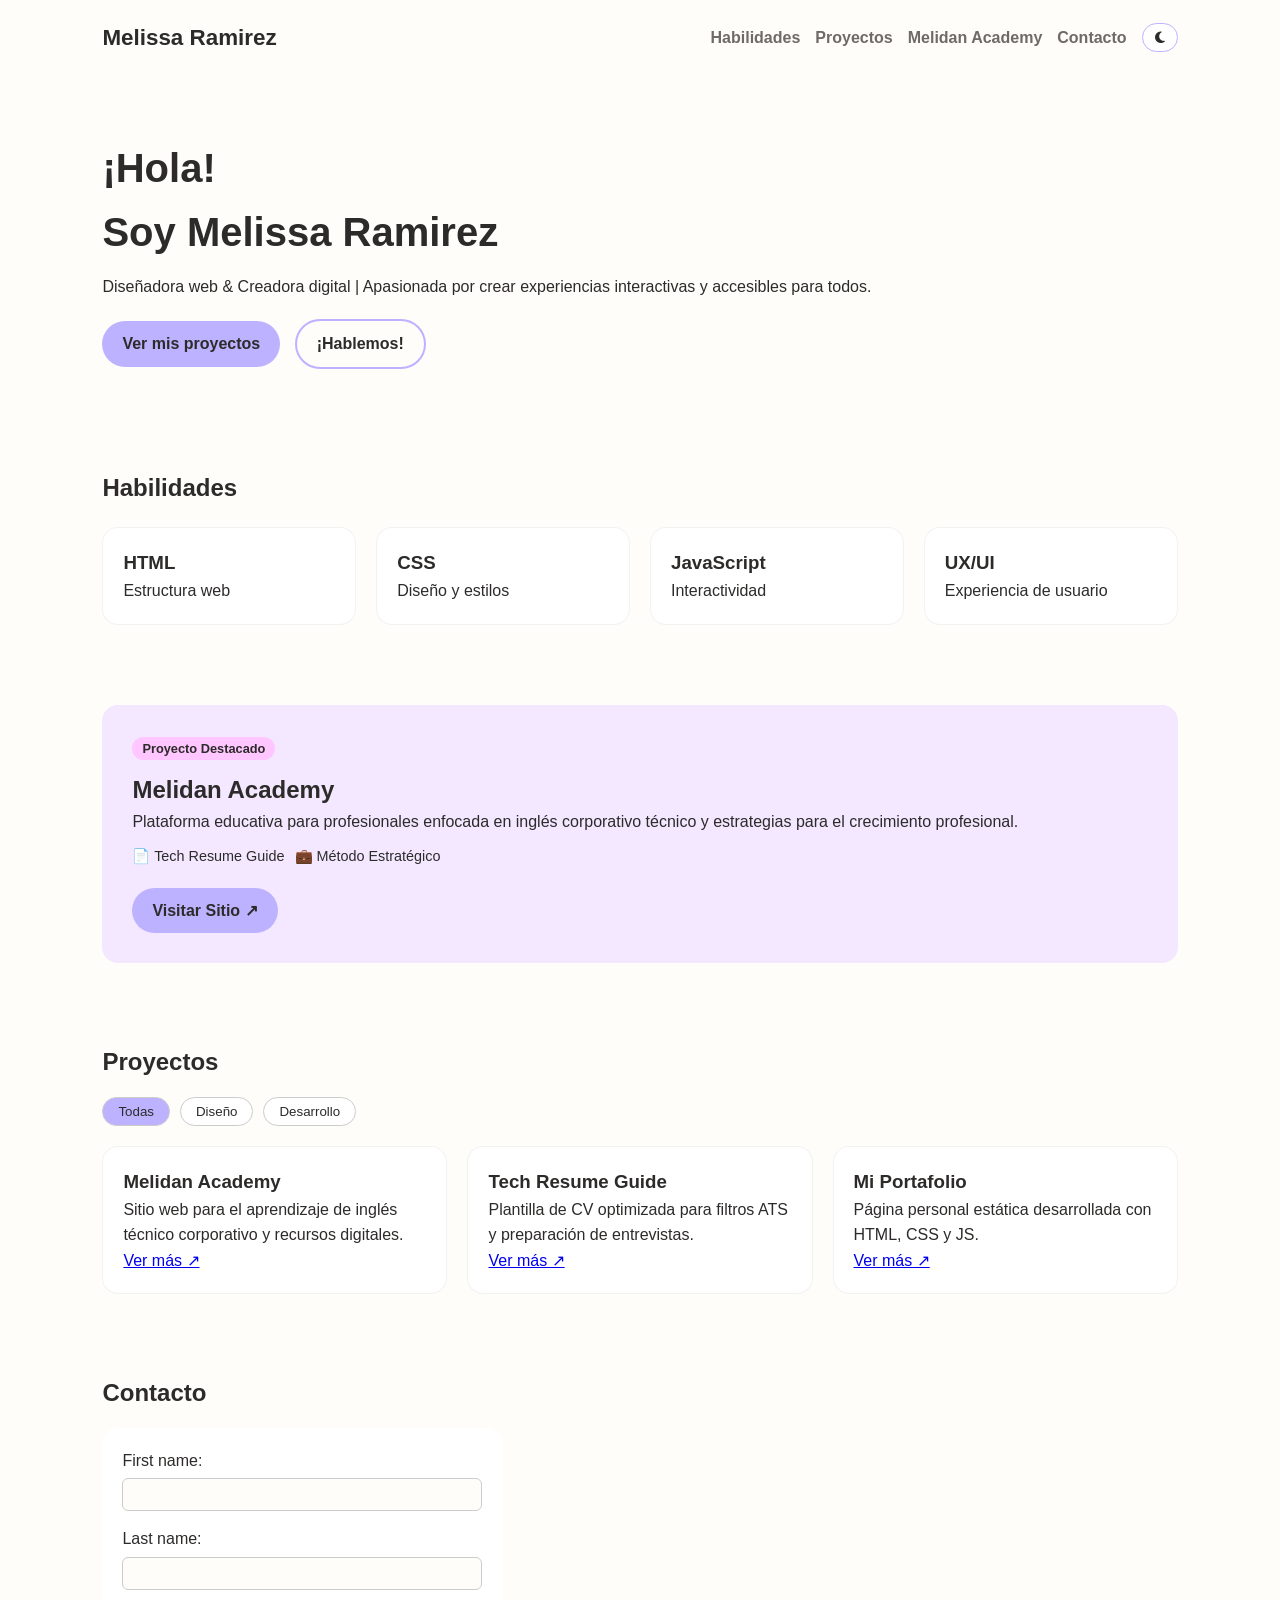
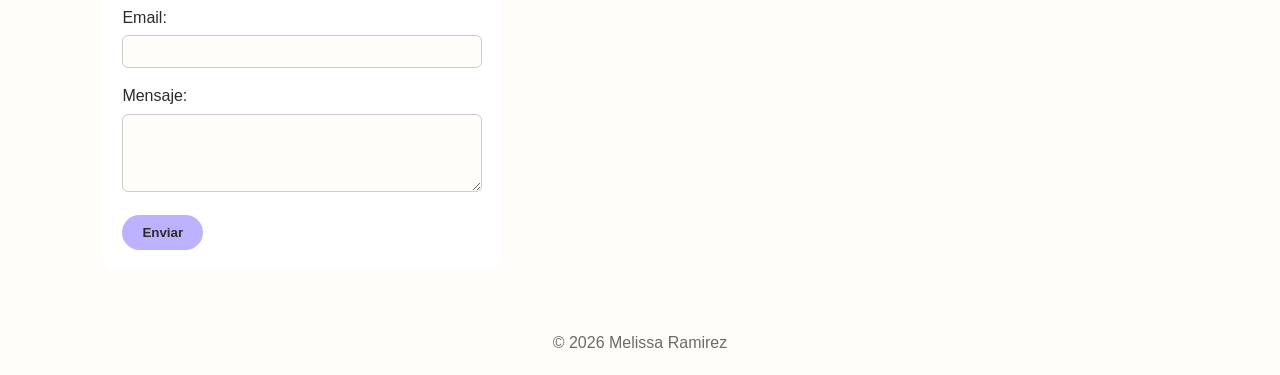
==== index.html @ 46485021 "Update index.html" ====
<!DOCTYPE html>
<html lang="es">
<head>
  <meta charset="UTF-8">
  <meta name="viewport" content="width=device-width, initial-scale=1.0">
  <title>Melissa Ramirez | Portafolio</title>
  <link rel="stylesheet" href="https://cdnjs.cloudflare.com/ajax/libs/font-awesome/6.4.0/css/all.min.css">
  
  <style>
    :root {
      --bg-primary: #FFFDF9;
      --bg-card: #FFFFFF;
      --text-main: #2D2B2A;
      --text-muted: #6E6A67;
      --accent-purple: #BDB2FF;
      --accent-pink: #FFC6FF;
      --radius: 16px;
    }

    [data-theme="dark"] {
      --bg-primary: #1A181B;
      --bg-card: #262329;
      --text-main: #F5F3F7;
      --text-muted: #A8A2AC;
    }

    * {
      box-sizing: border-box;
      margin: 0;
      padding: 0;
      font-family: Arial, sans-serif;
    }

    body {
      background-color: var(--bg-primary);
      color: var(--text-main);
      line-height: 1.6;
    }

    header {
      display: flex;
      justify-content: space-between;
      align-items: center;
      padding: 20px 8%;
      background: var(--bg-primary);
      position: sticky;
      top: 0;
      z-index: 10;
    }

    .logo {
      font-size: 1.4rem;
      font-weight: bold;
      color: var(--text-main);
      text-decoration: none;
    }

    nav {
      display: flex;
      gap: 15px;
      align-items: center;
    }

    nav a {
      text-decoration: none;
      color: var(--text-muted);
      font-weight: bold;
    }

    .theme-toggle {
      background: var(--bg-card);
      border: 1px solid var(--accent-purple);
      padding: 6px 12px;
      border-radius: 20px;
      cursor: pointer;
      color: var(--text-main);
    }

    .hero {
      padding: 60px 8%;
    }

    .hero h1 {
      font-size: 2.5rem;
      margin-bottom: 10px;
    }

    .btn {
      display: inline-block;
      padding: 10px 20px;
      border-radius: 25px;
      text-decoration: none;
      font-weight: bold;
      cursor: pointer;
      border: none;
    }

    .btn-primary {
      background-color: var(--accent-purple);
      color: #2D2B2A;
    }

    .btn-secondary {
      background: transparent;
      border: 2px solid var(--accent-purple);
      color: var(--text-main);
      margin-left: 10px;
    }

    .skills-section, .projects-section, .contact-section {
      padding: 40px 8%;
    }

    .skills-grid, .projects-grid {
      display: grid;
      grid-template-columns: repeat(auto-fit, minmax(200px, 1fr));
      gap: 20px;
      margin-top: 20px;
    }

    .skill-card, .project-card {
      background: var(--bg-card);
      padding: 20px;
      border-radius: var(--radius);
      border: 1px solid rgba(0,0,0,0.05);
    }

    .academy-banner {
      background: #F3E8FF;
      border-radius: var(--radius);
      padding: 30px;
      margin: 40px 8%;
      display: flex;
      justify-content: space-between;
      align-items: center;
      flex-wrap: wrap;
      gap: 20px;
    }

    [data-theme="dark"] .academy-banner {
      background: #2D213D;
    }

    .tag {
      background: var(--accent-pink);
      padding: 4px 10px;
      border-radius: 12px;
      font-size: 0.8rem;
      font-weight: bold;
    }

    .academy-stats {
      display: flex;
      gap: 10px;
      margin-top: 10px;
      font-size: 0.9rem;
    }

    .filter-container {
      display: flex;
      gap: 10px;
      margin: 15px 0;
    }

    .filter-btn {
      background: var(--bg-card);
      border: 1px solid #ccc;
      padding: 6px 15px;
      border-radius: 20px;
      cursor: pointer;
      color: var(--text-main);
    }

    .filter-btn.active {
      background: var(--accent-purple);
    }

    .contact-form {
      max-width: 400px;
      background: var(--bg-card);
      padding: 20px;
      border-radius: var(--radius);
      margin-top: 15px;
    }

    .contact-form input, .contact-form textarea {
      width: 100%;
      padding: 8px;
      margin-top: 5px;
      margin-bottom: 15px;
      border: 1px solid #ccc;
      border-radius: 6px;
      background: var(--bg-primary);
      color: var(--text-main);
    }

    footer {
      text-align: center;
      padding: 20px;
      color: var(--text-muted);
    }
  </style>
</head>
<body>

  <header>
    <a href="#" class="logo">Melissa Ramirez</a>
    <nav>
      <a href="#habilidades">Habilidades</a>
      <a href="#proyectos">Proyectos</a>
      <a href="#academy">Melidan Academy</a>
      <a href="#contacto">Contacto</a>
      <button class="theme-toggle" id="themeToggle">
        <i class="fa-solid fa-moon"></i>
      </button>
    </nav>
  </header>

  <section class="hero">
    <div class="hero-text">
      <h1>¡Hola!<br>Soy <span id="typewriter"></span></h1>
      <p>Diseñadora web & Creadora digital | Apasionada por crear experiencias interactivas y accesibles para todos.</p>
      <div style="margin-top: 20px;">
        <a href="#proyectos" class="btn btn-primary">Ver mis proyectos</a>
        <a href="#contacto" class="btn btn-secondary">¡Hablemos!</a>
      </div>
    </div>
  </section>

  <section id="habilidades" class="skills-section">
    <h2>Habilidades</h2>
    <div class="skills-grid">
      <div class="skill-card">
        <h3>HTML</h3>
        <p>Estructura web</p>
      </div>
      <div class="skill-card">
        <h3>CSS</h3>
        <p>Diseño y estilos</p>
      </div>
      <div class="skill-card">
        <h3>JavaScript</h3>
        <p>Interactividad</p>
      </div>
      <div class="skill-card">
        <h3>UX/UI</h3>
        <p>Experiencia de usuario</p>
      </div>
    </div>
  </section>

  <section id="academy" class="academy-banner">
    <div>
      <span class="tag">Proyecto Destacado</span>
      <h2 style="margin-top: 10px;">Melidan Academy</h2>
      <p>Plataforma educativa para profesionales enfocada en inglés corporativo técnico y estrategias para el crecimiento profesional.</p>
      <div class="academy-stats">
        <span>📄 Tech Resume Guide</span>
        <span>💼 Método Estratégico</span>
      </div>
    </div>
    <a href="https://melissara99.github.io/melidanacademy/" target="_blank" class="btn btn-primary">Visitar Sitio ↗</a>
  </section>

  <section id="proyectos" class="projects-section">
    <h2>Proyectos</h2>
    <div class="filter-container">
      <button class="filter-btn active" onclick="filterProjects(event, 'all')">Todas</button>
      <button class="filter-btn" onclick="filterProjects(event, 'web')">Diseño</button>
      <button class="filter-btn" onclick="filterProjects(event, 'education')">Desarrollo</button>
    </div>

    <div class="projects-grid">
      <div class="project-card" data-category="education web">
        <h3>Melidan Academy</h3>
        <p>Sitio web para el aprendizaje de inglés técnico corporativo y recursos digitales.</p>
        <a href="https://melissara99.github.io/melidanacademy/" target="_blank">Ver más ↗</a>
      </div>

      <div class="project-card" data-category="web">
        <h3>Tech Resume Guide</h3>
        <p>Plantilla de CV optimizada para filtros ATS y preparación de entrevistas.</p>
        <a href="https://melissara99.github.io/melidanacademy/tienda.html" target="_blank">Ver más ↗</a>
      </div>

      <div class="project-card" data-category="web">
        <h3>Mi Portafolio</h3>
        <p>Página personal estática desarrollada con HTML, CSS y JS.</p>
        <a href="#">Ver más ↗</a>
      </div>
    </div>
  </section>

  <section id="contacto" class="contact-section">
    <h2>Contacto</h2>
    <form class="contact-form" action="#" method="post">
      <label for="fname">First name:</label><br>
      <input type="text" id="fname" name="fname"><br>

      <label for="lname">Last name:</label><br>
      <input type="text" id="lname" name="lname"><br>

      <label for="email">Email:</label><br>
      <input type="email" id="email" name="email"><br>

      <label for="message">Mensaje:</label><br>
      <textarea id="message" name="message" rows="4"></textarea><br>

      <button type="submit" class="btn btn-primary">Enviar</button>
    </form>
  </section>

  <footer>
    <p>© 2026 Melissa Ramirez</p>
  </footer>

  <script>
    const words = ["Melissa Ramirez", "Diseñadora Web", "Creadora Digital"];
    let wordIndex = 0;
    let charIndex = 0;
    let isDeleting = false;

    function typeEffect() {
      const currentWord = words[wordIndex];
      const typewriterElement = document.getElementById("typewriter");

      if (isDeleting) {
        typewriterElement.textContent = currentWord.substring(0, charIndex - 1);
        charIndex--;
      } else {
        typewriterElement.textContent = currentWord.substring(0, charIndex + 1);
        charIndex++;
      }

      if (!isDeleting && charIndex === currentWord.length) {
        isDeleting = true;
        setTimeout(typeEffect, 1500);
      } else if (isDeleting && charIndex === 0) {
        isDeleting = false;
        wordIndex = (wordIndex + 1) % words.length;
        setTimeout(typeEffect, 500);
      } else {
        setTimeout(typeEffect, isDeleting ? 50 : 100);
      }
    }

    typeEffect();

    const themeToggle = document.getElementById("themeToggle");
    themeToggle.addEventListener("click", () => {
      const currentTheme = document.body.getAttribute("data-theme");
      if (currentTheme === "dark") {
        document.body.removeAttribute("data-theme");
      } else {
        document.body.setAttribute("data-theme", "dark");
      }
    });

    function filterProjects(e, category) {
      const cards = document.querySelectorAll(".project-card");
      const buttons = document.querySelectorAll(".filter-btn");

      buttons.forEach(btn => btn.classList.remove("active"));
      e.target.classList.add("active");

      cards.forEach(card => {
        if (category === "all" || card.getAttribute("data-category").includes(category)) {
          card.style.display = "block";
        } else {
          card.style.display = "none";
        }
      });
    }
  </script>
</body>
</html>
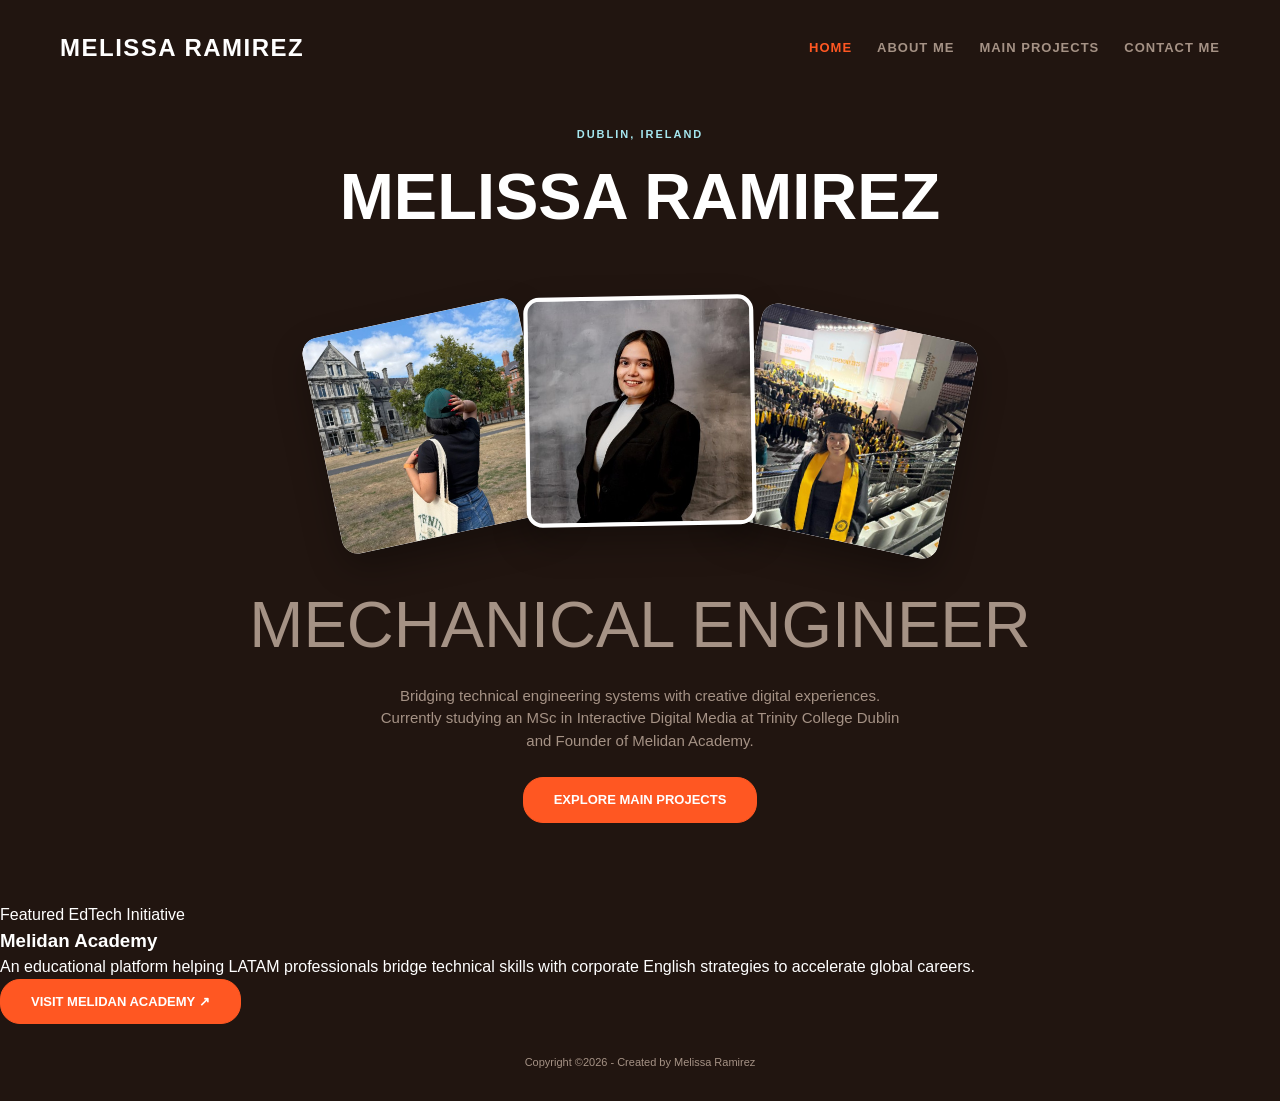
==== commit 0816bf96: "Update index.html" ====
--- a/index.html
+++ b/index.html
@@ -1,376 +1,57 @@
 <!DOCTYPE html>
-<html lang="es">
+<html lang="en">
 <head>
-  <meta charset="UTF-8">
-  <meta name="viewport" content="width=device-width, initial-scale=1.0">
-  <title>Melissa Ramirez | Portafolio</title>
-  <link rel="stylesheet" href="https://cdnjs.cloudflare.com/ajax/libs/font-awesome/6.4.0/css/all.min.css">
-  
-  <style>
-    :root {
-      --bg-primary: #FFFDF9;
-      --bg-card: #FFFFFF;
-      --text-main: #2D2B2A;
-      --text-muted: #6E6A67;
-      --accent-purple: #BDB2FF;
-      --accent-pink: #FFC6FF;
-      --radius: 16px;
-    }
-
-    [data-theme="dark"] {
-      --bg-primary: #1A181B;
-      --bg-card: #262329;
-      --text-main: #F5F3F7;
-      --text-muted: #A8A2AC;
-    }
-
-    * {
-      box-sizing: border-box;
-      margin: 0;
-      padding: 0;
-      font-family: Arial, sans-serif;
-    }
-
-    body {
-      background-color: var(--bg-primary);
-      color: var(--text-main);
-      line-height: 1.6;
-    }
-
-    header {
-      display: flex;
-      justify-content: space-between;
-      align-items: center;
-      padding: 20px 8%;
-      background: var(--bg-primary);
-      position: sticky;
-      top: 0;
-      z-index: 10;
-    }
-
-    .logo {
-      font-size: 1.4rem;
-      font-weight: bold;
-      color: var(--text-main);
-      text-decoration: none;
-    }
-
-    nav {
-      display: flex;
-      gap: 15px;
-      align-items: center;
-    }
-
-    nav a {
-      text-decoration: none;
-      color: var(--text-muted);
-      font-weight: bold;
-    }
-
-    .theme-toggle {
-      background: var(--bg-card);
-      border: 1px solid var(--accent-purple);
-      padding: 6px 12px;
-      border-radius: 20px;
-      cursor: pointer;
-      color: var(--text-main);
-    }
-
-    .hero {
-      padding: 60px 8%;
-    }
-
-    .hero h1 {
-      font-size: 2.5rem;
-      margin-bottom: 10px;
-    }
-
-    .btn {
-      display: inline-block;
-      padding: 10px 20px;
-      border-radius: 25px;
-      text-decoration: none;
-      font-weight: bold;
-      cursor: pointer;
-      border: none;
-    }
-
-    .btn-primary {
-      background-color: var(--accent-purple);
-      color: #2D2B2A;
-    }
-
-    .btn-secondary {
-      background: transparent;
-      border: 2px solid var(--accent-purple);
-      color: var(--text-main);
-      margin-left: 10px;
-    }
-
-    .skills-section, .projects-section, .contact-section {
-      padding: 40px 8%;
-    }
-
-    .skills-grid, .projects-grid {
-      display: grid;
-      grid-template-columns: repeat(auto-fit, minmax(200px, 1fr));
-      gap: 20px;
-      margin-top: 20px;
-    }
-
-    .skill-card, .project-card {
-      background: var(--bg-card);
-      padding: 20px;
-      border-radius: var(--radius);
-      border: 1px solid rgba(0,0,0,0.05);
-    }
-
-    .academy-banner {
-      background: #F3E8FF;
-      border-radius: var(--radius);
-      padding: 30px;
-      margin: 40px 8%;
-      display: flex;
-      justify-content: space-between;
-      align-items: center;
-      flex-wrap: wrap;
-      gap: 20px;
-    }
-
-    [data-theme="dark"] .academy-banner {
-      background: #2D213D;
-    }
-
-    .tag {
-      background: var(--accent-pink);
-      padding: 4px 10px;
-      border-radius: 12px;
-      font-size: 0.8rem;
-      font-weight: bold;
-    }
-
-    .academy-stats {
-      display: flex;
-      gap: 10px;
-      margin-top: 10px;
-      font-size: 0.9rem;
-    }
-
-    .filter-container {
-      display: flex;
-      gap: 10px;
-      margin: 15px 0;
-    }
-
-    .filter-btn {
-      background: var(--bg-card);
-      border: 1px solid #ccc;
-      padding: 6px 15px;
-      border-radius: 20px;
-      cursor: pointer;
-      color: var(--text-main);
-    }
-
-    .filter-btn.active {
-      background: var(--accent-purple);
-    }
-
-    .contact-form {
-      max-width: 400px;
-      background: var(--bg-card);
-      padding: 20px;
-      border-radius: var(--radius);
-      margin-top: 15px;
-    }
-
-    .contact-form input, .contact-form textarea {
-      width: 100%;
-      padding: 8px;
-      margin-top: 5px;
-      margin-bottom: 15px;
-      border: 1px solid #ccc;
-      border-radius: 6px;
-      background: var(--bg-primary);
-      color: var(--text-main);
-    }
-
-    footer {
-      text-align: center;
-      padding: 20px;
-      color: var(--text-muted);
-    }
-  </style>
+    <meta charset="UTF-8">
+    <meta name="viewport" content="width=device-width, initial-scale=1.0">
+    <title>Melissa Ramirez | Home</title>
+    <link rel="stylesheet" href="css/style.css">
 </head>
 <body>
+    <header>
+        <div class="logo">
+            <h1>Melissa Ramirez</h1>
+        </div>
+        <nav class="menu">
+            <a href="index.html" class="active">Home</a>
+            <a href="about.html">About me</a>
+            <a href="projects.html">Main Projects</a>
+            <a href="contact.html">Contact me</a>
+        </nav>
+    </header>
 
-  <header>
-    <a href="#" class="logo">Melissa Ramirez</a>
-    <nav>
-      <a href="#habilidades">Habilidades</a>
-      <a href="#proyectos">Proyectos</a>
-      <a href="#academy">Melidan Academy</a>
-      <a href="#contacto">Contacto</a>
-      <button class="theme-toggle" id="themeToggle">
-        <i class="fa-solid fa-moon"></i>
-      </button>
-    </nav>
-  </header>
+    <main>
+        <section class="graphic-hero">
+            <span class="location-tag">DUBLIN, IRELAND</span>
+            <h2 class="giant-title top-title">Melissa Ramirez</h2>
+            <div class="image-stack-container">
+                <div class="stacked-card card-left">
+                    <img src="images/img2.jpg" alt="MSc Interactive Digital Media at Trinity College Dublin">
+                </div>
+                <div class="stacked-card card-center">
+                    <img src="images/img1.jpg" alt="Melissa Ramirez Portrait">
+                </div>
+                <div class="stacked-card card-right">
+                    <img src="images/img5.jpg" alt="International Master Graduation in Digital Marketing">
+                </div>
+            </div>
+            <p class="giant-title bottom-title">MECHANICAL ENGINEER</p>
+            <div class="hero-intro-text">
+                <p>Bridging technical engineering systems with creative digital experiences. Currently studying an MSc in Interactive Digital Media at Trinity College Dublin and Founder of Melidan Academy.</p>
+                <a href="projects.html" class="graphic-btn">Explore Main Projects</a>
+            </div>
+        </section>
 
-  <section class="hero">
-    <div class="hero-text">
-      <h1>¡Hola!<br>Soy <span id="typewriter"></span></h1>
-      <p>Diseñadora web & Creadora digital | Apasionada por crear experiencias interactivas y accesibles para todos.</p>
-      <div style="margin-top: 20px;">
-        <a href="#proyectos" class="btn btn-primary">Ver mis proyectos</a>
-        <a href="#contacto" class="btn btn-secondary">¡Hablemos!</a>
-      </div>
-    </div>
-  </section>
+        <section class="academy-hero-card">
+            <span>Featured EdTech Initiative</span>
+            <h3>Melidan Academy</h3>
+            <p>An educational platform helping LATAM professionals bridge technical skills with corporate English strategies to accelerate global careers.</p>
+            <a href="https://melissara99.github.io/melidanacademy/" target="_blank" class="graphic-btn">Visit Melidan Academy ↗</a>
+        </section>
+    </main>
 
-  <section id="habilidades" class="skills-section">
-    <h2>Habilidades</h2>
-    <div class="skills-grid">
-      <div class="skill-card">
-        <h3>HTML</h3>
-        <p>Estructura web</p>
-      </div>
-      <div class="skill-card">
-        <h3>CSS</h3>
-        <p>Diseño y estilos</p>
-      </div>
-      <div class="skill-card">
-        <h3>JavaScript</h3>
-        <p>Interactividad</p>
-      </div>
-      <div class="skill-card">
-        <h3>UX/UI</h3>
-        <p>Experiencia de usuario</p>
-      </div>
-    </div>
-  </section>
-
-  <section id="academy" class="academy-banner">
-    <div>
-      <span class="tag">Proyecto Destacado</span>
-      <h2 style="margin-top: 10px;">Melidan Academy</h2>
-      <p>Plataforma educativa para profesionales enfocada en inglés corporativo técnico y estrategias para el crecimiento profesional.</p>
-      <div class="academy-stats">
-        <span>📄 Tech Resume Guide</span>
-        <span>💼 Método Estratégico</span>
-      </div>
-    </div>
-    <a href="https://melissara99.github.io/melidanacademy/" target="_blank" class="btn btn-primary">Visitar Sitio ↗</a>
-  </section>
-
-  <section id="proyectos" class="projects-section">
-    <h2>Proyectos</h2>
-    <div class="filter-container">
-      <button class="filter-btn active" onclick="filterProjects(event, 'all')">Todas</button>
-      <button class="filter-btn" onclick="filterProjects(event, 'web')">Diseño</button>
-      <button class="filter-btn" onclick="filterProjects(event, 'education')">Desarrollo</button>
-    </div>
-
-    <div class="projects-grid">
-      <div class="project-card" data-category="education web">
-        <h3>Melidan Academy</h3>
-        <p>Sitio web para el aprendizaje de inglés técnico corporativo y recursos digitales.</p>
-        <a href="https://melissara99.github.io/melidanacademy/" target="_blank">Ver más ↗</a>
-      </div>
-
-      <div class="project-card" data-category="web">
-        <h3>Tech Resume Guide</h3>
-        <p>Plantilla de CV optimizada para filtros ATS y preparación de entrevistas.</p>
-        <a href="https://melissara99.github.io/melidanacademy/tienda.html" target="_blank">Ver más ↗</a>
-      </div>
-
-      <div class="project-card" data-category="web">
-        <h3>Mi Portafolio</h3>
-        <p>Página personal estática desarrollada con HTML, CSS y JS.</p>
-        <a href="#">Ver más ↗</a>
-      </div>
-    </div>
-  </section>
-
-  <section id="contacto" class="contact-section">
-    <h2>Contacto</h2>
-    <form class="contact-form" action="#" method="post">
-      <label for="fname">First name:</label><br>
-      <input type="text" id="fname" name="fname"><br>
-
-      <label for="lname">Last name:</label><br>
-      <input type="text" id="lname" name="lname"><br>
-
-      <label for="email">Email:</label><br>
-      <input type="email" id="email" name="email"><br>
-
-      <label for="message">Mensaje:</label><br>
-      <textarea id="message" name="message" rows="4"></textarea><br>
-
-      <button type="submit" class="btn btn-primary">Enviar</button>
-    </form>
-  </section>
-
-  <footer>
-    <p>© 2026 Melissa Ramirez</p>
-  </footer>
-
-  <script>
-    const words = ["Melissa Ramirez", "Diseñadora Web", "Creadora Digital"];
-    let wordIndex = 0;
-    let charIndex = 0;
-    let isDeleting = false;
-
-    function typeEffect() {
-      const currentWord = words[wordIndex];
-      const typewriterElement = document.getElementById("typewriter");
-
-      if (isDeleting) {
-        typewriterElement.textContent = currentWord.substring(0, charIndex - 1);
-        charIndex--;
-      } else {
-        typewriterElement.textContent = currentWord.substring(0, charIndex + 1);
-        charIndex++;
-      }
-
-      if (!isDeleting && charIndex === currentWord.length) {
-        isDeleting = true;
-        setTimeout(typeEffect, 1500);
-      } else if (isDeleting && charIndex === 0) {
-        isDeleting = false;
-        wordIndex = (wordIndex + 1) % words.length;
-        setTimeout(typeEffect, 500);
-      } else {
-        setTimeout(typeEffect, isDeleting ? 50 : 100);
-      }
-    }
-
-    typeEffect();
-
-    const themeToggle = document.getElementById("themeToggle");
-    themeToggle.addEventListener("click", () => {
-      const currentTheme = document.body.getAttribute("data-theme");
-      if (currentTheme === "dark") {
-        document.body.removeAttribute("data-theme");
-      } else {
-        document.body.setAttribute("data-theme", "dark");
-      }
-    });
-
-    function filterProjects(e, category) {
-      const cards = document.querySelectorAll(".project-card");
-      const buttons = document.querySelectorAll(".filter-btn");
-
-      buttons.forEach(btn => btn.classList.remove("active"));
-      e.target.classList.add("active");
-
-      cards.forEach(card => {
-        if (category === "all" || card.getAttribute("data-category").includes(category)) {
-          card.style.display = "block";
-        } else {
-          card.style.display = "none";
-        }
-      });
-    }
-  </script>
+    <footer>
+        <p>Copyright &copy;2026 - Created by Melissa Ramirez</p>
+    </footer>
+    <script src="js/script.js"></script>
 </body>
 </html>
--- a/css/style.css
+++ b/css/style.css
@@ -0,0 +1,464 @@
+:root {
+    --bg-dark: #211510;
+    --bg-canvas: #f7f4eb;
+    --primary-orange: #FF5722;
+    --primary-orange-hover: #e04613;
+    --text-light: #ffffff;
+    --text-muted: #a59285;
+    --text-dark: #1b2d36;
+    --accent-teal: #1792A4;
+}
+
+* {
+    margin: 0;
+    padding: 0;
+    box-sizing: border-box;
+}
+
+body {
+    background-color: var(--bg-dark);
+    font-family: 'Arial', sans-serif;
+    color: var(--text-light);
+    min-height: 100vh;
+    display: flex;
+    flex-direction: column;
+    justify-content: space-between;
+    line-height: 1.5;
+}
+
+img {
+    max-width: 100%;
+    display: block;
+}
+
+header {
+    display: flex;
+    justify-content: space-between;
+    align-items: center;
+    padding: 30px 60px;
+    width: 100%;
+}
+
+header .logo h1 {
+    font-size: 24px;
+    letter-spacing: 1.5px;
+    text-transform: uppercase;
+}
+
+header .menu {
+    display: flex;
+    gap: 25px;
+}
+
+header .menu a {
+    color: var(--text-muted);
+    text-decoration: none;
+    font-weight: bold;
+    font-size: 13px;
+    text-transform: uppercase;
+    letter-spacing: 1px;
+}
+
+header .menu a:hover, header .menu a.active {
+    color: var(--primary-orange);
+}
+
+.desktop-menu-bar {
+    display: flex;
+    justify-content: center;
+    gap: 35px;
+    padding: 5px 0 25px;
+    font-size: 11px;
+    text-transform: uppercase;
+    letter-spacing: 2px;
+    color: var(--text-muted);
+}
+
+.graphic-hero, .gallery-layout-container, .contact-main-container {
+    max-width: 1200px;
+    margin: 20px auto 80px;
+    padding: 0 5%;
+}
+
+.graphic-hero {
+    margin-top: 30px;
+    text-align: center;
+}
+
+.location-tag {
+    display: block;
+    font-size: 11px;
+    font-weight: bold;
+    letter-spacing: 2px;
+    color: #a5e6ef;
+    margin-bottom: 25px;
+}
+
+.giant-title {
+    font-size: 65px;
+    text-transform: uppercase;
+    line-height: 0.9;
+}
+
+.bottom-title {
+    color: var(--text-muted);
+    margin-top: 10px;
+}
+
+.image-stack-container {
+    position: relative;
+    width: 100%;
+    max-width: 800px;
+    height: 340px; 
+    margin: 15px auto; 
+    display: flex;
+    justify-content: center;
+    align-items: center;
+    z-index: 2;
+}
+
+.stacked-card {
+    position: absolute;
+    width: 220px;
+    height: 220px;
+    background-color: var(--text-light);
+    border-radius: 16px;
+    overflow: hidden;
+    box-shadow: 0 15px 35px rgba(0, 0, 0, 0.3);
+}
+
+.stacked-card img, .card-image-box img, .contact-photo {
+    width: 100%;
+    height: 100%;
+    object-fit: cover;
+}
+
+.card-left { transform: translateX(-210px) translateY(15px) rotate(-12deg); z-index: 1; }
+.card-right { transform: translateX(210px) translateY(20px) rotate(12deg); z-index: 1; }
+.card-center { transform: translateX(0) rotate(-1deg); z-index: 3; width: 230px; height: 230px; border: 4px solid var(--text-light); }
+
+.image-stack-container:hover .card-left { transform: translateX(-270px) translateY(5px) rotate(-18deg); }
+.image-stack-container:hover .card-right { transform: translateX(270px) translateY(10px) rotate(18deg); }
+.image-stack-container:hover .card-center { transform: scale(1.05) rotate(0deg); }
+
+.hero-intro-text {
+    max-width: 540px;
+    margin: 30px auto 0;
+    text-align: center;
+}
+
+.hero-intro-text p, .gallery-header p {
+    font-size: 15px;
+    color: var(--text-muted);
+    margin-bottom: 25px;
+}
+
+.graphic-btn, .send-btn {
+    display: inline-block;
+    background-color: var(--primary-orange);
+    color: var(--text-light);
+    text-decoration: none;
+    font-size: 13px;
+    font-weight: bold;
+    text-transform: uppercase;
+    padding: 12px 30px;
+    border-radius: 20px;
+    border: 1px solid var(--primary-orange);
+    cursor: pointer;
+}
+
+.graphic-btn:hover, .send-btn:hover {
+    background-color: var(--primary-orange-hover);
+}
+
+.gallery-header {
+    text-align: center;
+    margin-bottom: 50px;
+}
+
+.gallery-header h2 {
+    font-size: 45px;
+    text-transform: uppercase;
+    color: var(--accent-teal); 
+}
+
+.editorial-about-grid {
+    display: grid;
+    grid-template-columns: repeat(3, 1fr); 
+    gap: 30px; 
+}
+
+.about-grid-card {
+    display: flex;
+    flex-direction: column;
+}
+
+.card-image-box {
+    width: 100%;
+    height: 230px; 
+    overflow: hidden;
+    border-radius: 8px;
+    background-color: #3d2a21; 
+}
+
+.about-grid-card:hover .card-image-box img { transform: scale(1.05); }
+
+.card-text-content { padding: 15px 0; }
+
+.card-text-content h3 {
+    font-size: 15px;
+    font-weight: bold;
+    text-transform: uppercase;
+    color: #faf9f6; 
+    border-bottom: 1px solid #3d2a21;
+    padding-bottom: 8px;
+    margin-bottom: 10px;
+}
+
+.card-text-content p, .card-text-content ul {
+    font-size: 13px;
+    color: var(--text-muted); 
+}
+
+.card-text-content ul { padding-left: 18px; }
+
+.desktop-canvas {
+    position: relative;
+    width: calc(100vw - 120px);
+    max-width: 1400px;
+    height: 72vh;
+    min-height: 520px;
+    margin: 0 auto;
+    background-color: var(--bg-canvas); 
+    border-radius: 32px;
+    overflow: hidden;
+}
+
+.desktop-center-title {
+    position: absolute;
+    top: 50%;
+    left: 54%;
+    transform: translate(-50%, -50%);
+    text-align: center;
+}
+
+.desktop-center-title .script-title {
+    font-style: italic;
+    font-family: Georgia, serif;
+    color: #e0532b; 
+    font-size: 32px;
+    display: block;
+}
+
+.desktop-center-title .bold-title {
+    font-size: 80px;
+    text-transform: uppercase;
+    color: var(--text-dark); 
+}
+
+.desktop-center-title .year-title {
+    color: #8c969a;
+    font-size: 14px;
+    display: block;
+}
+
+.desktop-item {
+    position: absolute;
+    display: flex;
+    flex-direction: column;
+    align-items: center;
+    cursor: pointer;
+    z-index: 10;
+    padding: 10px;
+}
+
+.desktop-item .folder-icon { font-size: 42px; }
+
+.desktop-item .item-name {
+    font-size: 11px;
+    font-weight: bold;
+    color: var(--text-dark);
+    text-transform: uppercase;
+}
+
+.desktop-item:hover { transform: scale(1.08); z-index: 100; }
+
+.pos-1 { top: 12%; left: 24%; transform: rotate(-3deg); }
+.pos-2 { top: 12%; right: 14%; transform: rotate(4deg); }
+.pos-3 { top: 46%; left: 21%; transform: rotate(3deg); }
+.pos-4 { top: 46%; right: 11%; transform: rotate(-4deg); }
+.pos-5 { bottom: 10%; left: 28%; transform: rotate(-2deg); }
+.pos-6 { bottom: 10%; right: 18%; transform: rotate(5deg); }
+.pos-7 { top: 8%; left: 54%; transform: rotate(2deg); }
+
+.desktop-tooltip {
+    display: none;
+    position: absolute;
+    width: 280px;
+    background: var(--text-light);
+    color: #333333;
+    padding: 18px;
+    border-radius: 20px;
+    border: 1px solid #e9edf2;
+    z-index: 999;
+}
+
+.desktop-item:hover .desktop-tooltip { display: block; }
+
+.desktop-tooltip h4 { color: #e0532b; font-size: 15px; }
+
+.desktop-tooltip .tooltip-date { 
+    font-size: 11px; 
+    color: #718096; 
+    font-weight: bold; 
+    text-transform: uppercase; 
+}
+
+.desktop-tooltip p { font-size: 12.5px; color: #4a5568; }
+
+.pos-1 .desktop-tooltip, .pos-3 .desktop-tooltip, .pos-5 .desktop-tooltip { left: 115%; top: -10px; }
+.pos-2 .desktop-tooltip, .pos-4 .desktop-tooltip, .pos-6 .desktop-tooltip, .pos-7 .desktop-tooltip { right: 115%; top: -10px; }
+
+.desktop-sidebar-dock {
+    position: absolute;
+    left: 20px;
+    top: 50%;
+    transform: translateY(-50%);
+    padding: 18px 12px;
+    background: rgba(255, 255, 255, 0.8);
+    border-radius: 20px;
+}
+
+.dock-list { 
+    list-style: none; 
+    display: flex; 
+    flex-direction: column; 
+    gap: 14px; 
+}
+
+.dock-icon {
+    font-size: 24px;
+    width: 32px;
+    height: 32px;
+    display: flex;
+    justify-content: center;
+    align-items: center;
+    cursor: pointer;
+    position: relative;
+}
+
+.dock-icon:hover { transform: scale(1.2); }
+
+.dock-label {
+    display: none;
+    position: absolute;
+    left: 42px;
+    top: 50%;
+    transform: translateY(-50%);
+    background-color: var(--text-dark);
+    color: var(--text-light);
+    font-size: 11px;
+    font-weight: bold;
+    padding: 6px 12px;
+    border-radius: 20px;
+    white-space: nowrap;
+}
+
+.dock-icon:hover .dock-label { display: flex; }
+
+.contact-container-grid {
+    display: grid;
+    grid-template-columns: 280px 1fr; 
+    gap: 50px; 
+    margin-top: 30px;
+}
+
+.contact-photo {
+    max-width: 240px; 
+    height: 300px; 
+    border-radius: 16px;
+    margin-bottom: 20px;
+}
+
+.direct-contact-box {
+    background: rgba(255, 255, 255, 0.05);
+    padding: 20px;
+    border-radius: 16px;
+}
+
+.direct-contact-box h3 {
+    font-size: 11px;
+    text-transform: uppercase;
+    color: var(--primary-orange); 
+}
+
+.contact-row-link {
+    display: flex;
+    align-items: center;
+    gap: 10px;
+    color: var(--text-light);
+    text-decoration: none;
+    font-size: 13px;
+}
+
+.contact-form { display: flex; flex-direction: column; gap: 25px; }
+
+.contact-form .form-group { display: flex; flex-direction: column; gap: 8px; }
+
+.contact-form label { font-size: 11px; font-weight: bold; color: var(--text-muted); }
+
+.contact-form input, .contact-form textarea {
+    width: 100%;
+    background: transparent;
+    border: none;
+    border-bottom: 1px solid var(--text-muted);
+    padding: 10px 0;
+    font-family: inherit;
+    font-size: 14px;
+    color: var(--text-light);
+    outline: none;
+}
+
+.contact-form textarea { height: 100px; resize: none; }
+
+footer {
+    text-align: center;
+    padding: 30px 0;
+    font-size: 11px;
+    color: var(--text-muted);
+}
+
+@media (max-width: 950px) {
+    .editorial-about-grid { grid-template-columns: repeat(2, 1fr); }
+    .contact-container-grid { grid-template-columns: 1fr; }
+}
+
+@media (max-width: 800px) {
+    header { padding: 20px 30px; flex-direction: column; gap: 15px; }
+
+    .desktop-canvas { 
+        height: auto; 
+        padding: 40px 20px; 
+        display: flex; 
+        flex-direction: column; 
+        gap: 25px; 
+        align-items: center; 
+    }
+
+    .desktop-item { 
+        position: relative; 
+        top: auto; left: auto; right: auto; bottom: auto; 
+        transform: none !important;
+        width: 100%;
+        max-width: 250px;
+    }
+
+    .desktop-center-title, .desktop-sidebar-dock, .desktop-menu-bar { display: none; }
+    .image-stack-container { max-width: 420px; height: 280px; }
+    .card-left { transform: translateX(-65px) translateY(10px) rotate(-8deg); }
+    .card-right { transform: translateX(65px) translateY(15px) rotate(8deg); }
+}
+
+@media (max-width: 650px) {
+    .editorial-about-grid { grid-template-columns: 1fr; }
+}
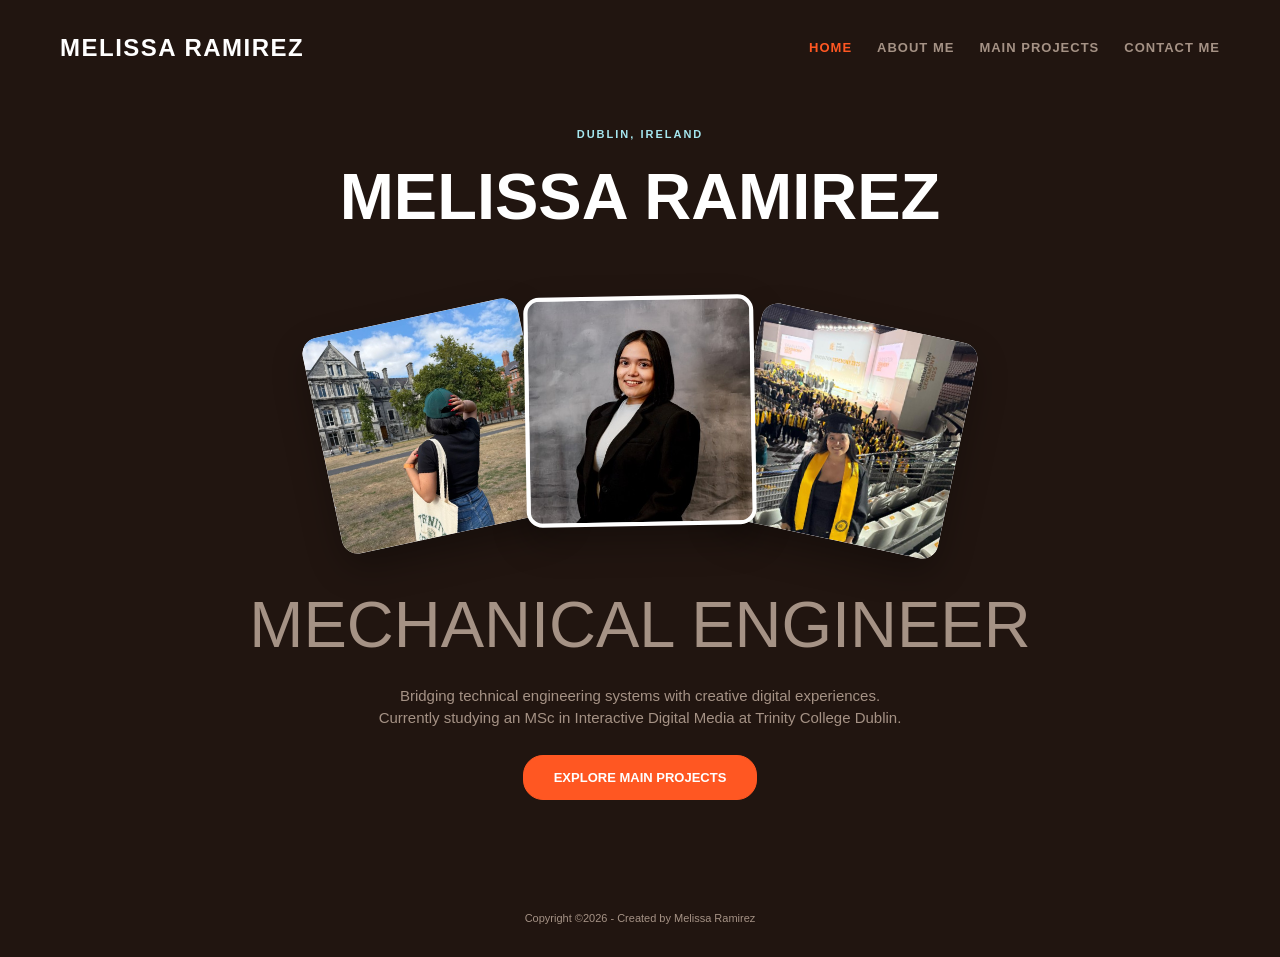
==== commit b6c0706c: "Update index.html Removed unnecessary comments and cleaned up HTML structure." ====
--- a/index.html
+++ b/index.html
@@ -7,10 +7,12 @@
     <link rel="stylesheet" href="css/style.css">
 </head>
 <body>
+    <!-- Main Header Navigation -->
     <header>
         <div class="logo">
             <h1>Melissa Ramirez</h1>
         </div>
+        <!-- Navigation Menu -->
         <nav class="menu">
             <a href="index.html" class="active">Home</a>
             <a href="about.html">About me</a>
@@ -19,6 +21,7 @@
         </nav>
     </header>
 
+    <!-- Hero Section with Interactive Cards -->
     <main>
         <section class="graphic-hero">
             <span class="location-tag">DUBLIN, IRELAND</span>
@@ -36,19 +39,13 @@
             </div>
             <p class="giant-title bottom-title">MECHANICAL ENGINEER</p>
             <div class="hero-intro-text">
-                <p>Bridging technical engineering systems with creative digital experiences. Currently studying an MSc in Interactive Digital Media at Trinity College Dublin and Founder of Melidan Academy.</p>
+                <p>Bridging technical engineering systems with creative digital experiences. Currently studying an MSc in Interactive Digital Media at Trinity College Dublin.</p>
                 <a href="projects.html" class="graphic-btn">Explore Main Projects</a>
             </div>
         </section>
-
-        <section class="academy-hero-card">
-            <span>Featured EdTech Initiative</span>
-            <h3>Melidan Academy</h3>
-            <p>An educational platform helping LATAM professionals bridge technical skills with corporate English strategies to accelerate global careers.</p>
-            <a href="https://melissara99.github.io/melidanacademy/" target="_blank" class="graphic-btn">Visit Melidan Academy ↗</a>
-        </section>
     </main>
 
+    <!-- Footer -->
     <footer>
         <p>Copyright &copy;2026 - Created by Melissa Ramirez</p>
     </footer>
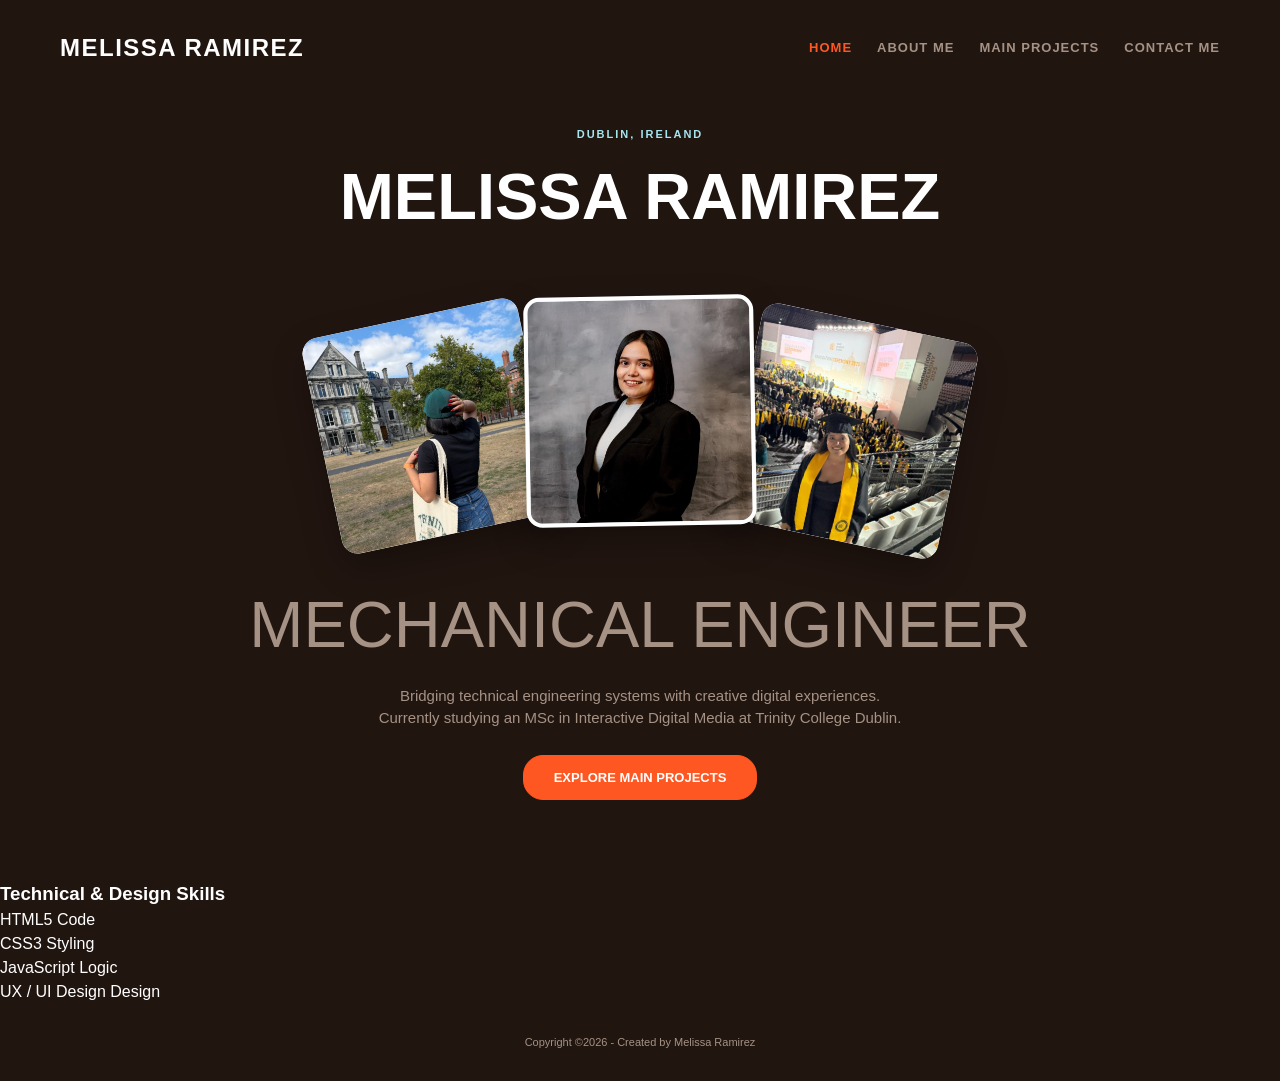
==== commit 5a424975: "Update index.html" ====
--- a/index.html
+++ b/index.html
@@ -7,12 +7,10 @@
     <link rel="stylesheet" href="css/style.css">
 </head>
 <body>
-    <!-- Main Header Navigation -->
     <header>
         <div class="logo">
             <h1>Melissa Ramirez</h1>
         </div>
-        <!-- Navigation Menu -->
         <nav class="menu">
             <a href="index.html" class="active">Home</a>
             <a href="about.html">About me</a>
@@ -21,7 +19,6 @@
         </nav>
     </header>
 
-    <!-- Hero Section with Interactive Cards -->
     <main>
         <section class="graphic-hero">
             <span class="location-tag">DUBLIN, IRELAND</span>
@@ -43,9 +40,53 @@
                 <a href="projects.html" class="graphic-btn">Explore Main Projects</a>
             </div>
         </section>
+
+        <section class="skills-section">
+            <h3 class="skills-title">Technical & Design Skills</h3>
+            <div class="skills-grid">
+                <div class="skill-card">
+                    <div class="skill-header">
+                        <span class="skill-name">HTML5</span>
+                        <span class="skill-badge">Code</span>
+                    </div>
+                    <div class="progress-bar-container">
+                        <div class="progress-bar" style="width: 85%;"></div>
+                    </div>
+                </div>
+
+                <div class="skill-card">
+                    <div class="skill-header">
+                        <span class="skill-name">CSS3</span>
+                        <span class="skill-badge">Styling</span>
+                    </div>
+                    <div class="progress-bar-container">
+                        <div class="progress-bar" style="width: 80%;"></div>
+                    </div>
+                </div>
+
+                <div class="skill-card">
+                    <div class="skill-header">
+                        <span class="skill-name">JavaScript</span>
+                        <span class="skill-badge">Logic</span>
+                    </div>
+                    <div class="progress-bar-container">
+                        <div class="progress-bar" style="width: 70%;"></div>
+                    </div>
+                </div>
+
+                <div class="skill-card">
+                    <div class="skill-header">
+                        <span class="skill-name">UX / UI Design</span>
+                        <span class="skill-badge">Design</span>
+                    </div>
+                    <div class="progress-bar-container">
+                        <div class="progress-bar" style="width: 90%;"></div>
+                    </div>
+                </div>
+            </div>
+        </section>
     </main>
 
-    <!-- Footer -->
     <footer>
         <p>Copyright &copy;2026 - Created by Melissa Ramirez</p>
     </footer>
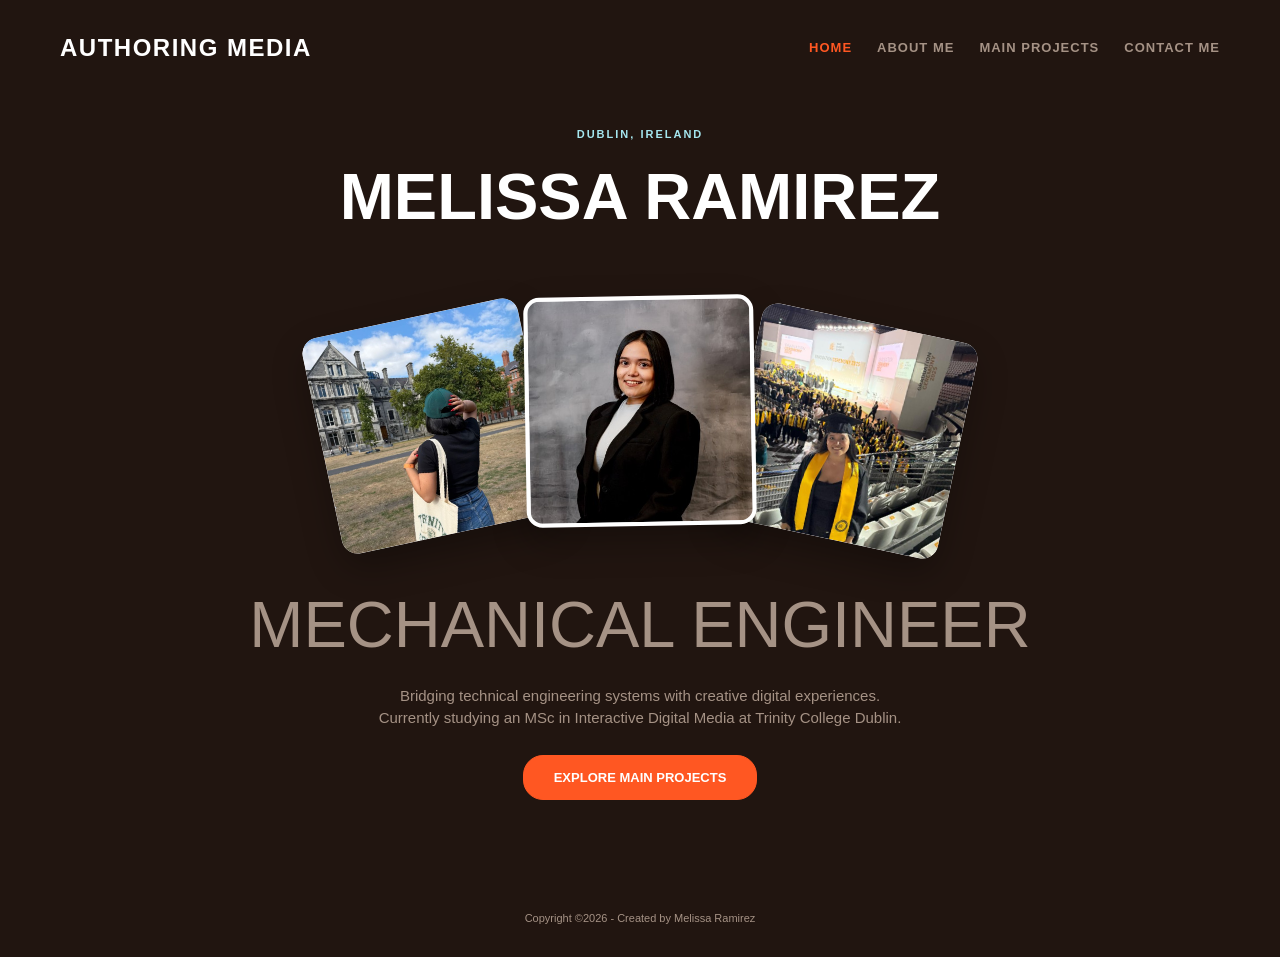
==== commit ae5dc4c6: "Update index.html" ====
--- a/index.html
+++ b/index.html
@@ -9,7 +9,7 @@
 <body>
     <header>
         <div class="logo">
-            <h1>Melissa Ramirez</h1>
+            <h1>Authoring Media</h1>
         </div>
         <nav class="menu">
             <a href="index.html" class="active">Home</a>
@@ -40,51 +40,6 @@
                 <a href="projects.html" class="graphic-btn">Explore Main Projects</a>
             </div>
         </section>
-
-        <section class="skills-section">
-            <h3 class="skills-title">Technical & Design Skills</h3>
-            <div class="skills-grid">
-                <div class="skill-card">
-                    <div class="skill-header">
-                        <span class="skill-name">HTML5</span>
-                        <span class="skill-badge">Code</span>
-                    </div>
-                    <div class="progress-bar-container">
-                        <div class="progress-bar" style="width: 85%;"></div>
-                    </div>
-                </div>
-
-                <div class="skill-card">
-                    <div class="skill-header">
-                        <span class="skill-name">CSS3</span>
-                        <span class="skill-badge">Styling</span>
-                    </div>
-                    <div class="progress-bar-container">
-                        <div class="progress-bar" style="width: 80%;"></div>
-                    </div>
-                </div>
-
-                <div class="skill-card">
-                    <div class="skill-header">
-                        <span class="skill-name">JavaScript</span>
-                        <span class="skill-badge">Logic</span>
-                    </div>
-                    <div class="progress-bar-container">
-                        <div class="progress-bar" style="width: 70%;"></div>
-                    </div>
-                </div>
-
-                <div class="skill-card">
-                    <div class="skill-header">
-                        <span class="skill-name">UX / UI Design</span>
-                        <span class="skill-badge">Design</span>
-                    </div>
-                    <div class="progress-bar-container">
-                        <div class="progress-bar" style="width: 90%;"></div>
-                    </div>
-                </div>
-            </div>
-        </section>
     </main>
 
     <footer>
--- a/css/style.css
+++ b/css/style.css
@@ -171,15 +171,50 @@
     background-color: var(--primary-orange-hover);
 }
 
-.gallery-header {
+.about-hero-centered {
     text-align: center;
-    margin-bottom: 50px;
-}
-
-.gallery-header h2 {
-    font-size: 45px;
-    text-transform: uppercase;
-    color: var(--accent-teal); 
+    margin-bottom: 60px;
+}
+
+.about-profile-circle {
+    width: 160px;
+    height: 160px;
+    border-radius: 50%;
+    overflow: hidden;
+    margin: 0 auto 20px;
+    border: 3px solid var(--primary-orange);
+}
+
+.about-profile-circle img {
+    width: 100%;
+    height: 100%;
+    object-fit: cover;
+}
+
+.about-hero-title {
+    font-size: 50px;
+    text-transform: uppercase;
+    letter-spacing: 2px;
+    margin-bottom: 10px;
+}
+
+.highlight-text {
+    color: var(--primary-orange);
+}
+
+.about-hero-subtitle {
+    font-size: 16px;
+    font-weight: bold;
+    color: var(--accent-teal);
+    margin-bottom: 15px;
+}
+
+.about-hero-description {
+    font-size: 15px;
+    color: var(--text-muted);
+    max-width: 700px;
+    margin: 0 auto 15px;
+    line-height: 1.6;
 }
 
 .editorial-about-grid {
@@ -281,7 +316,7 @@
     text-transform: uppercase;
 }
 
-.desktop-item:hover { transform: scale(1.08); z-index: 100; }
+.desktop-item:hover { transform: scale(1.08); }
 
 .pos-1 { top: 12%; left: 24%; transform: rotate(-3deg); }
 .pos-2 { top: 12%; right: 14%; transform: rotate(4deg); }
@@ -303,7 +338,7 @@
     z-index: 999;
 }
 
-.desktop-item:hover .desktop-tooltip { display: block; }
+.desktop-item.active-folder .desktop-tooltip { display: block; }
 
 .desktop-tooltip h4 { color: #e0532b; font-size: 15px; }
 
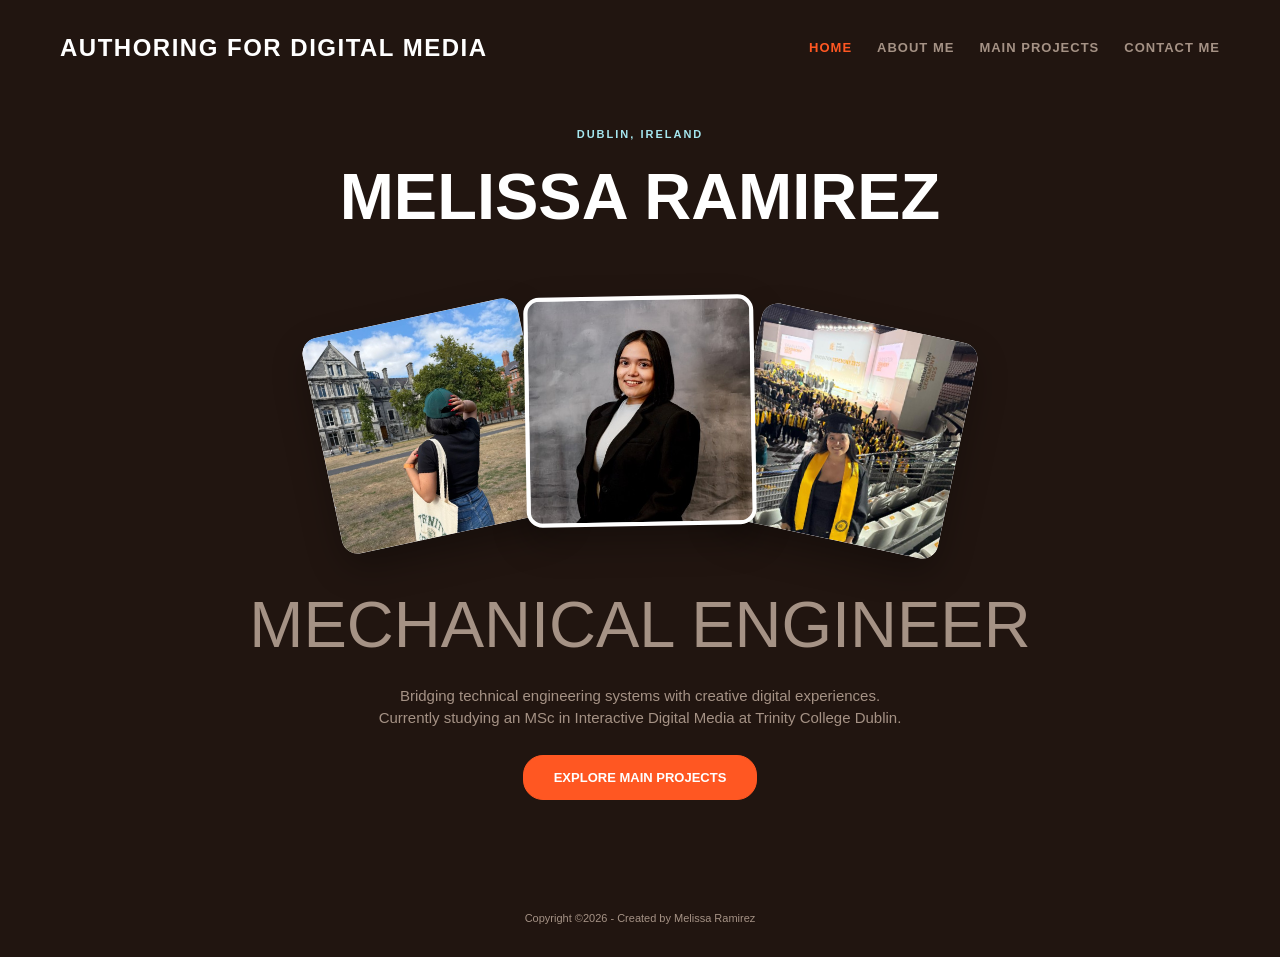
==== commit e76461f8: "Change header title in index.html Updated header title from 'Authoring Media' to 'AUTHORING FOR DIGI" ====
--- a/index.html
+++ b/index.html
@@ -9,7 +9,7 @@
 <body>
     <header>
         <div class="logo">
-            <h1>Authoring Media</h1>
+            <h1>AUTHORING FOR DIGITAL MEDIA</h1>
         </div>
         <nav class="menu">
             <a href="index.html" class="active">Home</a>
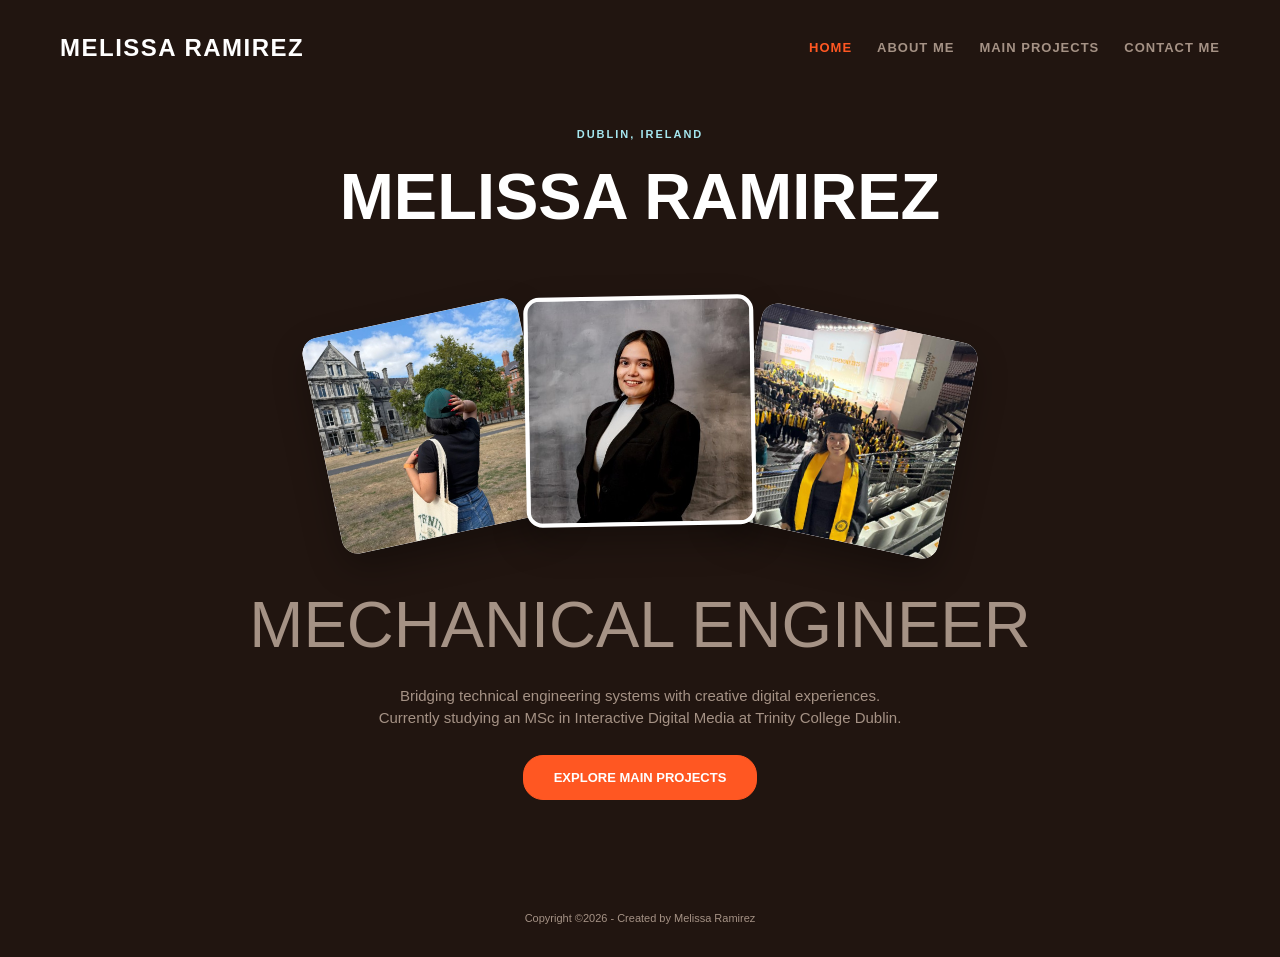
==== commit 9033eb67: "Update index.html Updated image alt texts for better accessibility." ====
--- a/index.html
+++ b/index.html
@@ -9,7 +9,7 @@
 <body>
     <header>
         <div class="logo">
-            <h1>AUTHORING FOR DIGITAL MEDIA</h1>
+            <h1>Melissa Ramirez</h1>
         </div>
         <nav class="menu">
             <a href="index.html" class="active">Home</a>
@@ -25,13 +25,13 @@
             <h2 class="giant-title top-title">Melissa Ramirez</h2>
             <div class="image-stack-container">
                 <div class="stacked-card card-left">
-                    <img src="images/img2.jpg" alt="MSc Interactive Digital Media at Trinity College Dublin">
+                    <img src="images/img2.jpg" alt="Interactive Media Dublin">
                 </div>
                 <div class="stacked-card card-center">
                     <img src="images/img1.jpg" alt="Melissa Ramirez Portrait">
                 </div>
                 <div class="stacked-card card-right">
-                    <img src="images/img5.jpg" alt="International Master Graduation in Digital Marketing">
+                    <img src="images/img5.jpg" alt="Graduation Event">
                 </div>
             </div>
             <p class="giant-title bottom-title">MECHANICAL ENGINEER</p>
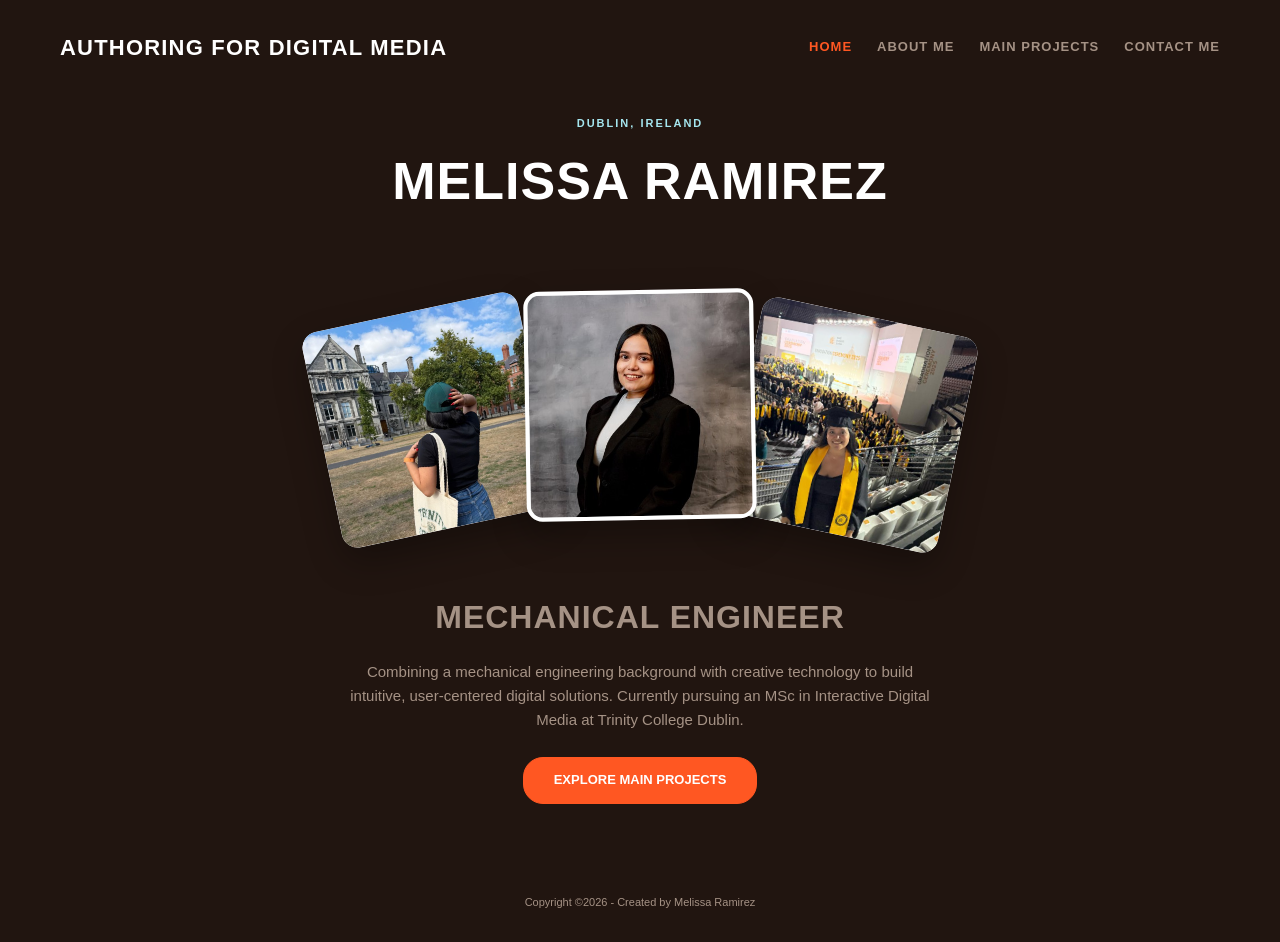
==== commit 6239ebe3: "Revise header title and introduction in index.html Updated header title and intro text for clarity." ====
--- a/index.html
+++ b/index.html
@@ -9,7 +9,7 @@
 <body>
     <header>
         <div class="logo">
-            <h1>Melissa Ramirez</h1>
+            <h1>Authoring for Digital Media</h1>
         </div>
         <nav class="menu">
             <a href="index.html" class="active">Home</a>
@@ -36,7 +36,7 @@
             </div>
             <p class="giant-title bottom-title">MECHANICAL ENGINEER</p>
             <div class="hero-intro-text">
-                <p>Bridging technical engineering systems with creative digital experiences. Currently studying an MSc in Interactive Digital Media at Trinity College Dublin.</p>
+                <p>Combining a mechanical engineering background with creative technology to build intuitive, user-centered digital solutions. Currently pursuing an MSc in Interactive Digital Media at Trinity College Dublin.</p>
                 <a href="projects.html" class="graphic-btn">Explore Main Projects</a>
             </div>
         </section>
--- a/css/style.css
+++ b/css/style.css
@@ -23,7 +23,7 @@
     display: flex;
     flex-direction: column;
     justify-content: space-between;
-    line-height: 1.5;
+    line-height: 1.6;
 }
 
 img {
@@ -40,9 +40,10 @@
 }
 
 header .logo h1 {
-    font-size: 24px;
-    letter-spacing: 1.5px;
-    text-transform: uppercase;
+    font-size: 22px;
+    letter-spacing: 1.2px;
+    text-transform: uppercase;
+    font-weight: bold;
 }
 
 header .menu {
@@ -63,25 +64,14 @@
     color: var(--primary-orange);
 }
 
-.desktop-menu-bar {
-    display: flex;
-    justify-content: center;
-    gap: 35px;
-    padding: 5px 0 25px;
-    font-size: 11px;
-    text-transform: uppercase;
-    letter-spacing: 2px;
-    color: var(--text-muted);
-}
-
 .graphic-hero, .gallery-layout-container, .contact-main-container {
     max-width: 1200px;
-    margin: 20px auto 80px;
+    margin: 20px auto 60px;
     padding: 0 5%;
 }
 
 .graphic-hero {
-    margin-top: 30px;
+    margin-top: 20px;
     text-align: center;
 }
 
@@ -91,18 +81,22 @@
     font-weight: bold;
     letter-spacing: 2px;
     color: #a5e6ef;
-    margin-bottom: 25px;
+    margin-bottom: 20px;
 }
 
 .giant-title {
-    font-size: 65px;
-    text-transform: uppercase;
-    line-height: 0.9;
+    font-size: 52px;
+    text-transform: uppercase;
+    letter-spacing: 1px;
+    line-height: 1.1;
+    font-weight: bold;
 }
 
 .bottom-title {
     color: var(--text-muted);
-    margin-top: 10px;
+    font-size: 32px;
+    margin-top: 15px;
+    font-weight: bold;
 }
 
 .image-stack-container {
@@ -110,7 +104,7 @@
     width: 100%;
     max-width: 800px;
     height: 340px; 
-    margin: 15px auto; 
+    margin: 25px auto; 
     display: flex;
     justify-content: center;
     align-items: center;
@@ -127,7 +121,7 @@
     box-shadow: 0 15px 35px rgba(0, 0, 0, 0.3);
 }
 
-.stacked-card img, .card-image-box img, .contact-photo {
+.stacked-card img, .card-image-box img, .contact-photo, .featured-about-img {
     width: 100%;
     height: 100%;
     object-fit: cover;
@@ -142,18 +136,19 @@
 .image-stack-container:hover .card-center { transform: scale(1.05) rotate(0deg); }
 
 .hero-intro-text {
-    max-width: 540px;
-    margin: 30px auto 0;
+    max-width: 580px;
+    margin: 25px auto 0;
     text-align: center;
 }
 
 .hero-intro-text p, .gallery-header p {
     font-size: 15px;
     color: var(--text-muted);
+    line-height: 1.6;
     margin-bottom: 25px;
 }
 
-.graphic-btn, .send-btn {
+.graphic-btn, .send-btn, .outline-btn {
     display: inline-block;
     background-color: var(--primary-orange);
     color: var(--text-light);
@@ -167,54 +162,82 @@
     cursor: pointer;
 }
 
+.outline-btn {
+    background-color: transparent;
+    color: var(--text-light);
+    border: 1px solid var(--text-muted);
+    margin-left: 10px;
+}
+
 .graphic-btn:hover, .send-btn:hover {
     background-color: var(--primary-orange-hover);
 }
 
-.about-hero-centered {
-    text-align: center;
+.outline-btn:hover {
+    border-color: var(--primary-orange);
+    color: var(--primary-orange);
+}
+
+.about-hero-creative {
+    display: grid;
+    grid-template-columns: 1.2fr 0.8fr;
+    gap: 40px;
+    align-items: center;
+    background: rgba(255, 255, 255, 0.03);
+    border-radius: 24px;
+    padding: 40px;
     margin-bottom: 60px;
 }
 
-.about-profile-circle {
-    width: 160px;
-    height: 160px;
+.greeting-badge {
+    background-color: var(--accent-teal);
+    color: var(--text-light);
+    font-size: 12px;
+    font-weight: bold;
+    padding: 4px 12px;
+    border-radius: 12px;
+    display: inline-block;
+    margin-bottom: 15px;
+}
+
+.about-intro-text h2 {
+    font-size: 38px;
+    color: var(--text-light);
+    margin-bottom: 5px;
+}
+
+.role-subtitle {
+    font-size: 16px;
+    color: var(--primary-orange);
+    font-weight: bold;
+    margin-bottom: 15px;
+}
+
+.bio-text {
+    font-size: 15px;
+    color: var(--text-muted);
+    margin-bottom: 25px;
+    line-height: 1.6;
+}
+
+.about-illustration-box {
+    width: 280px;
+    height: 280px;
     border-radius: 50%;
     overflow: hidden;
-    margin: 0 auto 20px;
-    border: 3px solid var(--primary-orange);
-}
-
-.about-profile-circle img {
-    width: 100%;
-    height: 100%;
-    object-fit: cover;
-}
-
-.about-hero-title {
-    font-size: 50px;
-    text-transform: uppercase;
-    letter-spacing: 2px;
-    margin-bottom: 10px;
-}
-
-.highlight-text {
-    color: var(--primary-orange);
-}
-
-.about-hero-subtitle {
-    font-size: 16px;
-    font-weight: bold;
-    color: var(--accent-teal);
-    margin-bottom: 15px;
-}
-
-.about-hero-description {
-    font-size: 15px;
-    color: var(--text-muted);
-    max-width: 700px;
-    margin: 0 auto 15px;
-    line-height: 1.6;
+    border: 4px solid var(--text-light);
+    margin: 0 auto;
+}
+
+.gallery-header {
+    text-align: center;
+    margin-bottom: 40px;
+}
+
+.gallery-header h2 {
+    font-size: 32px;
+    text-transform: uppercase;
+    color: var(--accent-teal); 
 }
 
 .editorial-about-grid {
@@ -230,9 +253,9 @@
 
 .card-image-box {
     width: 100%;
-    height: 230px; 
+    height: 220px; 
     overflow: hidden;
-    border-radius: 8px;
+    border-radius: 12px;
     background-color: #3d2a21; 
 }
 
@@ -401,11 +424,28 @@
 
 .dock-icon:hover .dock-label { display: flex; }
 
+.contact-canvas {
+    background-color: var(--bg-canvas);
+    border-radius: 32px;
+    padding: 50px 40px;
+    box-shadow: 0 20px 50px rgba(0, 0, 0, 0.3);
+    color: var(--text-dark);
+}
+
+.contact-canvas-title {
+    text-align: center;
+    font-size: 32px;
+    font-weight: bold;
+    color: var(--text-dark);
+    margin-bottom: 30px;
+    text-transform: uppercase;
+}
+
 .contact-container-grid {
     display: grid;
     grid-template-columns: 280px 1fr; 
     gap: 50px; 
-    margin-top: 30px;
+    align-items: flex-start;
 }
 
 .contact-photo {
@@ -416,9 +456,10 @@
 }
 
 .direct-contact-box {
-    background: rgba(255, 255, 255, 0.05);
+    background: rgba(27, 45, 54, 0.05);
     padding: 20px;
     border-radius: 16px;
+    border: 1px solid rgba(27, 45, 54, 0.1);
 }
 
 .direct-contact-box h3 {
@@ -431,26 +472,27 @@
     display: flex;
     align-items: center;
     gap: 10px;
-    color: var(--text-light);
+    color: var(--text-dark);
     text-decoration: none;
     font-size: 13px;
+    font-weight: bold;
 }
 
 .contact-form { display: flex; flex-direction: column; gap: 25px; }
 
 .contact-form .form-group { display: flex; flex-direction: column; gap: 8px; }
 
-.contact-form label { font-size: 11px; font-weight: bold; color: var(--text-muted); }
+.contact-form label { font-size: 11px; font-weight: bold; color: #555555; }
 
 .contact-form input, .contact-form textarea {
     width: 100%;
     background: transparent;
     border: none;
-    border-bottom: 1px solid var(--text-muted);
+    border-bottom: 1px solid #aaaaaa;
     padding: 10px 0;
     font-family: inherit;
     font-size: 14px;
-    color: var(--text-light);
+    color: var(--text-dark);
     outline: none;
 }
 
@@ -464,6 +506,7 @@
 }
 
 @media (max-width: 950px) {
+    .about-hero-creative { grid-template-columns: 1fr; text-align: center; }
     .editorial-about-grid { grid-template-columns: repeat(2, 1fr); }
     .contact-container-grid { grid-template-columns: 1fr; }
 }
@@ -488,7 +531,7 @@
         max-width: 250px;
     }
 
-    .desktop-center-title, .desktop-sidebar-dock, .desktop-menu-bar { display: none; }
+    .desktop-center-title, .desktop-sidebar-dock { display: none; }
     .image-stack-container { max-width: 420px; height: 280px; }
     .card-left { transform: translateX(-65px) translateY(10px) rotate(-8deg); }
     .card-right { transform: translateX(65px) translateY(15px) rotate(8deg); }
